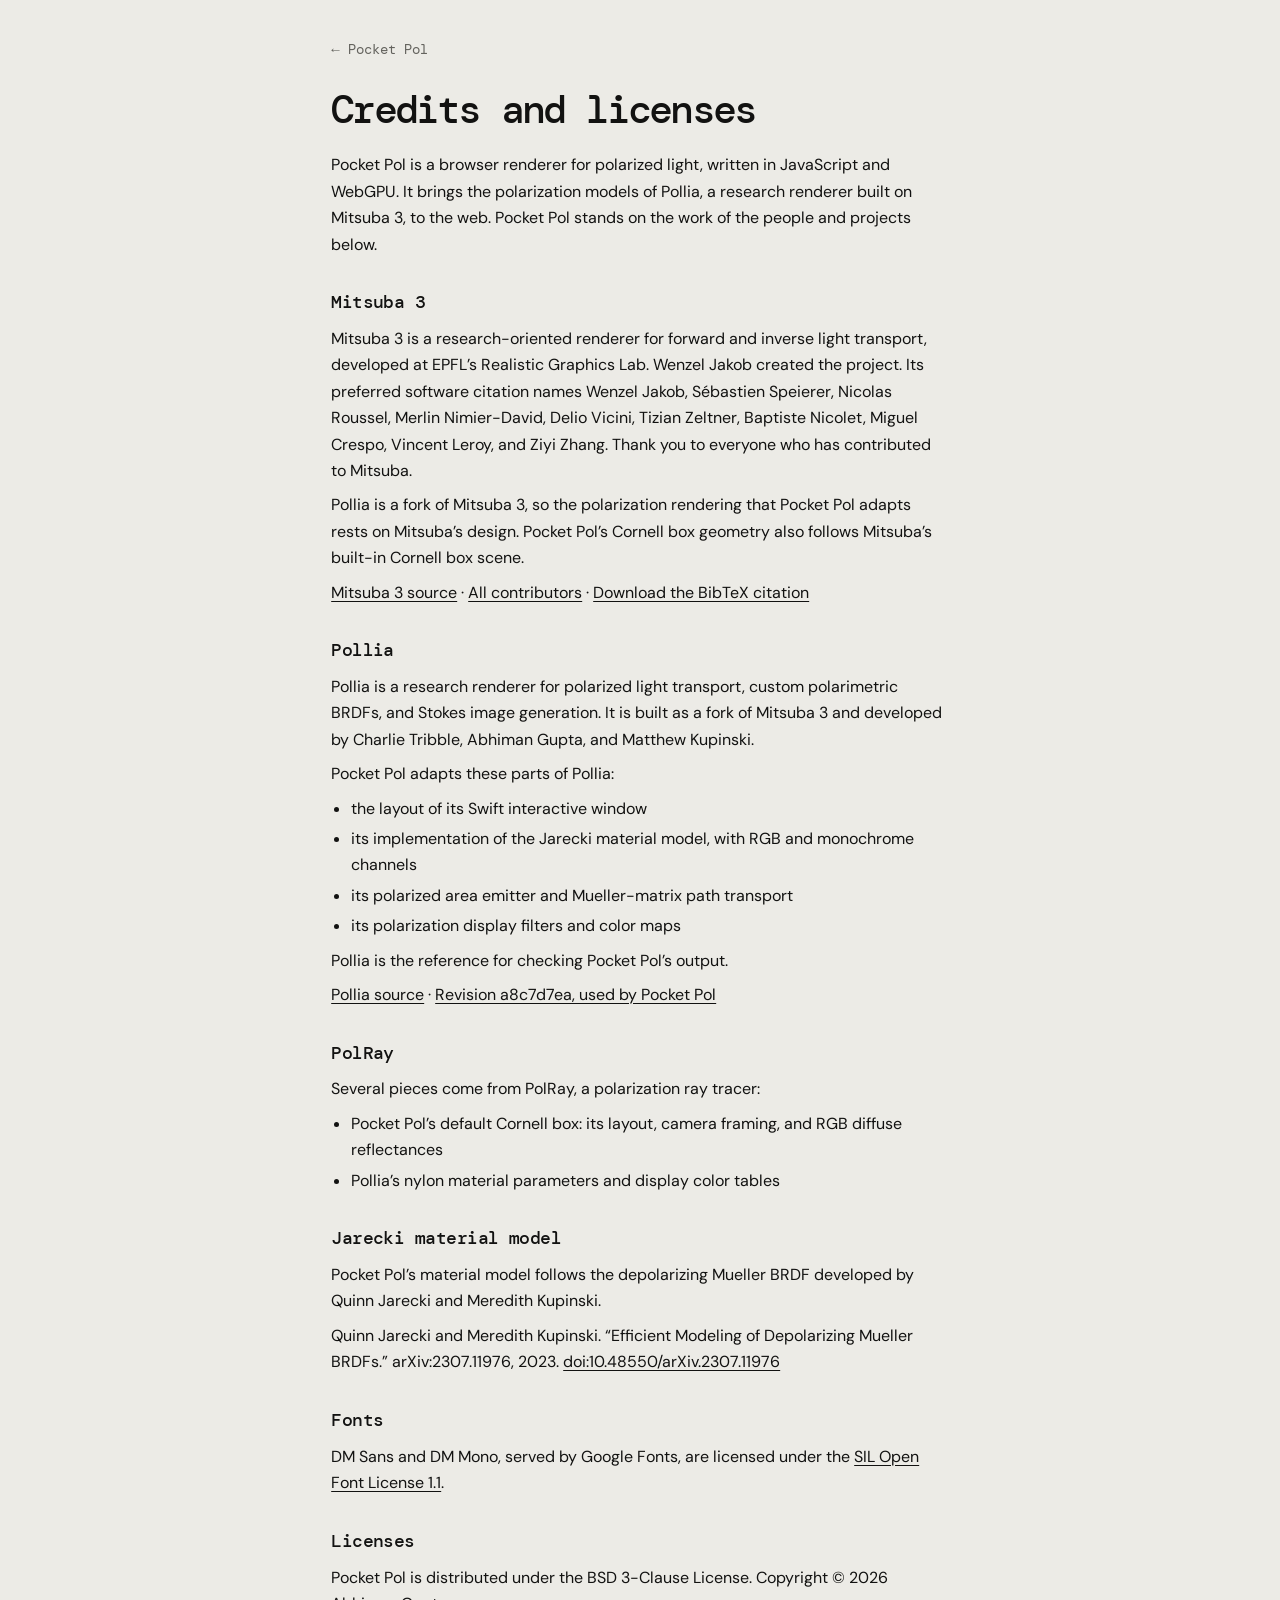
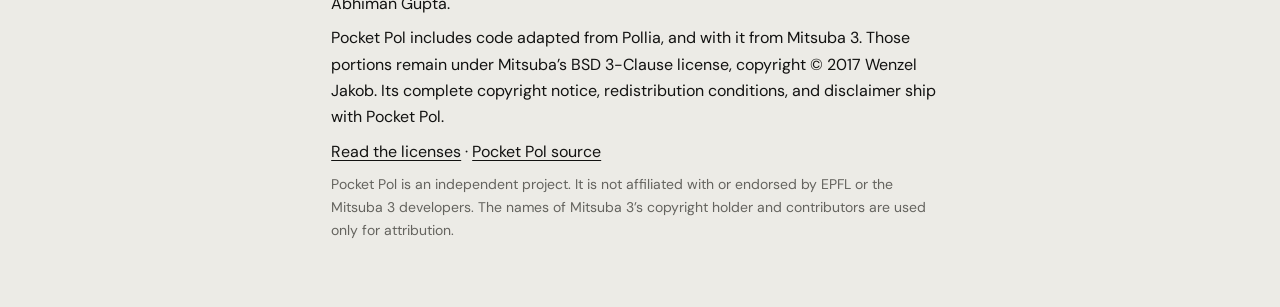
==== web/credits.html @ 435c2ebe "Put the scene name above the image" ====
<!doctype html>
<html lang="en">
<head>
  <meta charset="utf-8">
  <meta name="viewport" content="width=device-width,initial-scale=1">
  <title>Credits and licenses | Pocket Pol</title>
  <link rel="icon" type="image/png" sizes="64x64" href="./favicon-64.png">
  <link rel="apple-touch-icon" href="./apple-touch-icon.png">
  <link rel="stylesheet" href="https://fonts.googleapis.com/css2?family=DM+Mono:wght@400;500&family=DM+Sans:opsz,wght@9..40,400..700&display=swap">
  <link rel="stylesheet" href="./style.css?v=48">
</head>
<body>
  <main class="credits-page">
    <nav aria-label="Pocket Pol"><a href="./">← Pocket Pol</a></nav>
    <h1>Credits and licenses</h1>
    <p>Pocket Pol is a browser renderer for polarized light, written in JavaScript and WebGPU. It brings the polarization models of Pollia, a research renderer built on Mitsuba&nbsp;3, to the web. Pocket Pol stands on the work of the people and projects below.</p>

    <h2>Mitsuba 3</h2>
    <p>Mitsuba&nbsp;3 is a research-oriented renderer for forward and inverse light transport, developed at EPFL’s Realistic Graphics Lab. Wenzel Jakob created the project. Its preferred software citation names Wenzel Jakob, Sébastien Speierer, Nicolas Roussel, Merlin Nimier-David, Delio Vicini, Tizian Zeltner, Baptiste Nicolet, Miguel Crespo, Vincent Leroy, and Ziyi Zhang. Thank you to everyone who has contributed to Mitsuba.</p>
    <p>Pollia is a fork of Mitsuba&nbsp;3, so the polarization rendering that Pocket Pol adapts rests on Mitsuba’s design. Pocket Pol’s Cornell box geometry also follows Mitsuba’s built-in Cornell box scene.</p>
    <p><a href="https://github.com/mitsuba-renderer/mitsuba3">Mitsuba 3 source</a> · <a href="https://github.com/mitsuba-renderer/mitsuba3/graphs/contributors">All contributors</a> · <a href="./mitsuba3.bib" download>Download the BibTeX citation</a></p>

    <h2>Pollia</h2>
    <p>Pollia is a research renderer for polarized light transport, custom polarimetric BRDFs, and Stokes image generation. It is built as a fork of Mitsuba&nbsp;3 and developed by Charlie Tribble, Abhiman Gupta, and Matthew Kupinski.</p>
    <p>Pocket Pol adapts these parts of Pollia:</p>
    <ul>
      <li>the layout of its Swift interactive window</li>
      <li>its implementation of the Jarecki material model, with RGB and monochrome channels</li>
      <li>its polarized area emitter and Mueller-matrix path transport</li>
      <li>its polarization display filters and color maps</li>
    </ul>
    <p>Pollia is the reference for checking Pocket Pol’s output.</p>
    <p><a href="https://github.com/cmtribble3/pollia">Pollia source</a> · <a href="https://github.com/cmtribble3/pollia/tree/a8c7d7eaa55c20473a20f63de5986fc7f29e77d7">Revision a8c7d7ea, used by Pocket Pol</a></p>

    <h2>PolRay</h2>
    <p>Several pieces come from PolRay, a polarization ray tracer:</p>
    <ul>
      <li>Pocket Pol’s default Cornell box: its layout, camera framing, and RGB diffuse reflectances</li>
      <li>Pollia’s nylon material parameters and display color tables</li>
    </ul>

    <h2>Jarecki material model</h2>
    <p>Pocket Pol’s material model follows the depolarizing Mueller BRDF developed by Quinn Jarecki and Meredith Kupinski.</p>
    <p>Quinn Jarecki and Meredith Kupinski. “Efficient Modeling of Depolarizing Mueller BRDFs.” arXiv:2307.11976, 2023. <a href="https://doi.org/10.48550/arXiv.2307.11976">doi:10.48550/arXiv.2307.11976</a></p>

    <h2>Fonts</h2>
    <p>DM Sans and DM Mono, served by Google Fonts, are licensed under the <a href="https://openfontlicense.org/">SIL Open Font License 1.1</a>.</p>

    <h2>Licenses</h2>
    <p>Pocket Pol is distributed under the BSD 3-Clause License. Copyright © 2026 Abhiman Gupta.</p>
    <p>Pocket Pol includes code adapted from Pollia, and with it from Mitsuba&nbsp;3. Those portions remain under Mitsuba’s BSD 3-Clause license, copyright © 2017 Wenzel Jakob. Its complete copyright notice, redistribution conditions, and disclaimer ship with Pocket Pol.</p>
    <p><a href="./LICENSE">Read the licenses</a> · <a href="https://github.com/abhiman-gupta/pocket-pol">Pocket Pol source</a></p>
    <p class="note">Pocket Pol is an independent project. It is not affiliated with or endorsed by EPFL or the Mitsuba&nbsp;3 developers. The names of Mitsuba&nbsp;3’s copyright holder and contributors are used only for attribution.</p>
  </main>
</body>
</html>
---- web/style.css ----
/* Palette and type follow abhimangupta.com: warm paper, ink, DM Mono display, DM Sans text. */
:root {
  color-scheme: light;
  --paper: #ecebe6;
  --paper-2: #e1e0da;
  --mat: #f8f7f3;
  --ink: #121211;
  --muted: #64635e;
  --faint: #8d8b84;
  --line: #cfcdc6;
  --track: #cfcdc6;
  --focus: #121211;
  --stage: #0b0b0a;
  --error: #9b2c1f;
  --error-bg: #f3e4df;
  --ok: #4f7a52;
  --busy: #b07d1c;
  --display: "DM Mono", ui-monospace, Menlo, monospace;
  --sans: "DM Sans", "Helvetica Neue", Arial, sans-serif;
  --d-track: -.07em;
  --d-track-sm: -.03em;
  --ease: cubic-bezier(.22, 1, .36, 1);
  --gutter: clamp(16px, 4vw, 56px);
  font: 16px/1.55 var(--sans);
  color: var(--ink);
  background: var(--paper);
  accent-color: var(--ink);
}

* { box-sizing: border-box; }
[hidden] { display: none !important; }
html { -webkit-text-size-adjust: 100%; }
body { margin: 0; min-height: 100dvh; background: var(--paper); }
h1, h2, h3, dl, dd, p { margin: 0; }
::selection { background: var(--ink); color: var(--paper); }
.visually-hidden {
  position: absolute;
  overflow: hidden;
  width: 1px;
  height: 1px;
  padding: 0;
  clip-path: inset(50%);
  white-space: nowrap;
}

/* Page */
.window {
  display: grid;
  grid-template-columns: minmax(0, clamp(300px, calc(100dvh - var(--chrome, 300px)), 860px)) clamp(340px, 30vw, 440px);
  grid-template-areas: "header header" "viewer sidebar";
  justify-content: center;
  align-items: start;
  gap: clamp(20px, 2.6vw, 36px) clamp(20px, 2.6vw, 40px);
  max-width: 1720px;
  margin-inline: auto;
  padding: clamp(20px, 3vw, 44px) var(--gutter) 12px;
}
.page-header { grid-area: header; text-align: center; }
.page-title {
  font-family: var(--display);
  font-size: clamp(2.25rem, 5vw, 3.5rem);
  font-weight: 500;
  line-height: 1;
  letter-spacing: var(--d-track);
}
.page-subtitle {
  margin-top: 10px;
  color: var(--muted);
  font-size: clamp(.9375rem, 1.5vw, 1.125rem);
  text-wrap: balance;
}
.page-credit { margin-top: 6px; color: var(--muted); font-size: .875rem; }
.page-credit a { color: inherit; text-decoration: underline; text-underline-offset: .2em; }
.page-credit a:hover { color: var(--ink); }
.scene-name {
  margin: 0 0 10px;
  text-align: center;
  font-family: var(--display);
  font-size: clamp(1.125rem, 2vw, 1.375rem);
  font-weight: 500;
  letter-spacing: var(--d-track-sm);
}
.page-footer {
  padding: 8px var(--gutter) calc(28px + env(safe-area-inset-bottom));
  text-align: center;
  font-size: .8125rem;
}
.page-footer a { color: var(--muted); text-underline-offset: .2em; }
.page-footer a:hover { color: var(--ink); }

/* Viewer */
.viewer { grid-area: viewer; min-width: 0; font-size: .875rem; }
#stage {
  position: relative;
  aspect-ratio: 1;
  overflow: hidden;
  background: var(--stage);
  touch-action: none;
  cursor: grab;
  user-select: none;
  -webkit-user-select: none;
  -webkit-touch-callout: none;
}
#stage:focus-visible { outline: 1px solid var(--ink); outline-offset: 4px; }
#stage.orbiting { cursor: grabbing; }
#image {
  display: block;
  width: 100%;
  height: 100%;
  background: var(--stage);
}
#stage.preview #image { image-rendering: pixelated; }
.stage-message {
  position: absolute;
  inset: 0;
  display: grid;
  place-content: center;
  justify-items: center;
  gap: 12px;
  color: rgb(255 255 255 / 75%);
  font-family: var(--display);
  font-size: .8125rem;
  pointer-events: none;
}
.spinner {
  width: 20px;
  height: 20px;
  border: 1.5px solid rgb(255 255 255 / 18%);
  border-top-color: rgb(255 255 255 / 80%);
  border-radius: 50%;
  animation: spin .9s linear infinite;
}
.stage-message.failed .spinner { display: none; }
@keyframes spin { to { transform: rotate(1turn); } }

#progress {
  position: absolute;
  inset-inline: 0;
  inset-block-end: 0;
  display: block;
  width: 100%;
  height: 2px;
  border: 0;
  appearance: none;
  background: rgb(255 255 255 / 10%);
  opacity: 0;
  transition: opacity .25s;
  pointer-events: none;
}
#progress.active { opacity: 1; }
#progress::-webkit-progress-bar { background: rgb(255 255 255 / 10%); }
#progress::-webkit-progress-value { background: var(--paper); transition: width .2s; }
#progress::-moz-progress-bar { background: var(--paper); }

/* Colorbar sits outside the image like a figure legend. */
.figure {
  display: grid;
  grid-template-columns: minmax(0, 1fr) auto;
  gap: 12px;
}
.colorbar {
  display: grid;
  grid-template-columns: 12px auto 14px;
  gap: 6px;
  min-width: 0;
  padding-block: 2px;
  color: var(--muted);
  font-family: var(--display);
  font-size: .75rem;
  line-height: 1;
  transition: opacity .15s;
}
.colorbar.off { visibility: hidden; opacity: 0; }
#barGradient { box-shadow: inset 0 0 0 1px rgb(0 0 0 / 12%); }
.bar-ticks { position: relative; min-width: 3em; }
.bar-ticks output {
  position: absolute;
  left: 0;
  bottom: var(--at);
  padding-left: 6px;
  transform: translateY(50%);
  font-variant-numeric: tabular-nums;
  white-space: nowrap;
}
.bar-ticks sup { font-size: .75em; line-height: 0; }
.bar-ticks output::before {
  content: "";
  position: absolute;
  left: -6px;
  top: 50%;
  width: 7px;
  border-top: 1px solid var(--faint);
}
.bar-title {
  align-self: center;
  justify-self: center;
  writing-mode: vertical-rl;
  transform: rotate(180deg);
  color: var(--ink);
  font-family: var(--sans);
  font-weight: 600;
  white-space: nowrap;
}

.viewer-footer {
  display: grid;
  grid-template-columns: 1fr 1fr;
  align-items: center;
  gap: 12px;
  min-height: 56px;
  padding-top: 12px;
}
#exportOpen, #reset { display: inline-flex; align-items: center; gap: 7px; white-space: nowrap; }
#exportOpen { justify-self: start; }
#reset { justify-self: end; }
.export-badge {
  padding: 1px 7px;
  border-radius: 99px;
  background: var(--paper-2);
  color: var(--muted);
  font-family: var(--display);
  font-size: .6875rem;
  font-weight: 500;
}
.export-badge.ready { background: var(--ink); color: var(--paper); }

/* Channel switch in the image's top-right corner. */
.view-corner {
  position: absolute;
  inset-block-start: 10px;
  inset-inline-end: 10px;
  display: flex;
  align-items: center;
  gap: 6px;
  pointer-events: none;
}
.view-switch {
  pointer-events: auto;
  display: flex;
  border: 1px solid rgb(255 255 255 / 22%);
  background: rgb(11 11 10 / 62%);
  -webkit-backdrop-filter: blur(6px);
  backdrop-filter: blur(6px);
  cursor: default;
}
.view-switch label { position: relative; cursor: pointer; }
.view-switch label + label { border-left: 1px solid rgb(255 255 255 / 16%); }
.view-switch input { position: absolute; inset: 0; margin: 0; opacity: 0; cursor: pointer; }
.view-switch span {
  display: flex;
  align-items: center;
  justify-content: center;
  gap: 5px;
  min-width: 34px;
  min-height: 30px;
  padding: 0 8px;
  color: rgb(255 255 255 / 70%);
  font-family: var(--display);
  font-size: .75rem;
  font-weight: 500;
  transition: background-color .15s, color .15s;
}
:is(.view-switch, .channel-switch) :is(span.red, span.green, span.blue)::before {
  content: "";
  width: 6px;
  height: 6px;
  border-radius: 50%;
}
:is(.view-switch, .channel-switch) span.red::before { background: #e5534b; }
:is(.view-switch, .channel-switch) span.green::before { background: #57ab5a; }
:is(.view-switch, .channel-switch) span.blue::before { background: #539bf5; }
.view-switch label:hover span { color: #fff; }
.view-switch input:checked + span { background: var(--paper); color: var(--ink); }
.view-switch input:focus-visible + span { outline: 1px solid #fff; outline-offset: -3px; }

/* Channel hint: points at the channel switch on load, like the orbit hint. */
.channel-hint {
  display: flex;
  align-items: center;
  gap: 4px;
  color: #fff;
  font-family: var(--display);
  font-size: .75rem;
  white-space: nowrap;
  pointer-events: none;
  transition: opacity .6s var(--ease), visibility .6s;
}
.channel-hint span { padding: 4px 9px; border: 1px solid rgb(255 255 255 / 35%); background: rgb(11 11 10 / 60%); }
.channel-hint svg {
  width: 24px;
  height: 24px;
  fill: none;
  stroke: currentColor;
  stroke-width: 2;
  stroke-linecap: round;
  stroke-linejoin: round;
  filter: drop-shadow(0 0 3px rgb(0 0 0 / 60%));
  animation: nudge-x 1.6s var(--ease) infinite alternate;
}
.channel-hint.gone { opacity: 0; visibility: hidden; }

/* Orbit hint: four arrows around "Drag to orbit", shown over the image on load. */
.orbit-overlay {
  position: absolute;
  inset: 0;
  display: grid;
  grid-template: "a up b" auto "left label right" auto "c down d" auto / auto auto auto;
  place-content: center;
  place-items: center;
  gap: 6px 10px;
  color: #fff;
  background: radial-gradient(circle at center, rgb(0 0 0 / 45%), transparent 42%);
  pointer-events: none;
  transition: opacity .6s var(--ease), visibility .6s;
}
.orbit-overlay.gone, #stage:has(.stage-message:not([hidden])) :is(.orbit-overlay, .channel-hint) { opacity: 0; visibility: hidden; }
.orbit-label {
  grid-area: label;
  padding: 6px 12px;
  border: 1px solid rgb(255 255 255 / 35%);
  background: rgb(11 11 10 / 55%);
  font-family: var(--display);
  font-size: .8125rem;
  letter-spacing: .04em;
  white-space: nowrap;
}
.orbit-arrow { width: 28px; height: 28px; fill: none; stroke: currentColor; stroke-width: 2; stroke-linecap: round; stroke-linejoin: round; filter: drop-shadow(0 0 3px rgb(0 0 0 / 60%)); }
.orbit-arrow.up { grid-area: up; animation: nudge-y 1.6s var(--ease) infinite alternate; }
.orbit-arrow.down { grid-area: down; animation: nudge-y 1.6s var(--ease) infinite alternate-reverse; }
.orbit-arrow.left { grid-area: left; animation: nudge-x 1.6s var(--ease) infinite alternate; }
.orbit-arrow.right { grid-area: right; animation: nudge-x 1.6s var(--ease) infinite alternate-reverse; }
@keyframes nudge-y { from { transform: translateY(-3px); } to { transform: translateY(3px); } }
@keyframes nudge-x { from { transform: translateX(-3px); } to { transform: translateX(3px); } }

/* Sidebar */
.sidebar {
  grid-area: sidebar;
  display: grid;
  gap: 12px;
  min-width: 0;
  font-size: .875rem;
}
@media (min-width: 821px) {
  .sidebar { position: sticky; top: 16px; max-height: calc(100dvh - 32px); overflow-y: auto; scrollbar-width: thin; }
}
.card { border: 1px solid var(--line); background: var(--mat); }
.panel-switch {
  display: grid;
  grid-template-columns: repeat(2, minmax(0, 1fr));
  border-bottom: 1px solid var(--line);
}
.panel-switch button {
  min-height: 44px;
  border: 0;
  border-bottom: 1px solid transparent;
  margin-bottom: -1px;
  background: transparent;
  color: var(--muted);
  font-size: .75rem;
  font-weight: 600;
  letter-spacing: .12em;
  text-transform: uppercase;
}
.panel-switch button:hover:enabled { background: transparent; color: var(--ink); }
.panel-switch button[aria-selected="true"] { border-bottom-color: var(--ink); color: var(--ink); }
.settings-panel { padding: 16px 18px 18px; }
.light-panel, .filter-panel, .estimate-panel { padding: 16px 18px 18px; }
.light-panel .row:last-of-type { margin-bottom: 0; }
fieldset { min-width: 0; margin: 0; padding: 0; border: 0; }
.panel-fields > legend, .section-head {
  display: flex;
  align-items: center;
  justify-content: space-between;
  gap: 8px;
  width: 100%;
  margin: 0 0 8px;
  padding: 0;
}
.panel-fields > legend > span:first-child, .section-head h2 {
  font-family: var(--display);
  font-size: 1.0625rem;
  font-weight: 500;
  letter-spacing: var(--d-track-sm);
}
.tag {
  padding: 1px 8px;
  border: 1px solid var(--line);
  border-radius: 99px;
  color: var(--muted);
  font-size: .625rem;
  font-weight: 600;
  letter-spacing: .12em;
  text-transform: uppercase;
  white-space: nowrap;
}
.tag.live::before {
  content: "";
  display: inline-block;
  width: 6px;
  height: 6px;
  margin-right: 5px;
  border-radius: 50%;
  background: var(--ok);
  vertical-align: 1px;
}
.subsection { margin-top: 14px; padding-top: 12px; border-top: 1px solid var(--line); }
.subsection h3 { color: var(--muted); font-size: .6875rem; font-weight: 600; letter-spacing: .12em; text-transform: uppercase; }

.row {
  display: flex;
  align-items: center;
  justify-content: space-between;
  gap: 10px;
  margin: 10px 0;
  white-space: nowrap;
}
select, button, input[type="number"] {
  min-height: 38px;
  padding: 5px 10px;
  border: 1px solid var(--line);
  border-radius: 0;
  background-color: var(--paper);
  color: inherit;
  font: inherit;
}
select {
  appearance: none;
  width: min(60%, 200px);
  min-width: 0;
  padding-right: 28px;
  text-overflow: ellipsis;
  background-image: linear-gradient(45deg, transparent 50%, var(--muted) 50%),
    linear-gradient(135deg, var(--muted) 50%, transparent 50%);
  background-position: right 14px center, right 10px center;
  background-size: 4px 4px;
  background-repeat: no-repeat;
  cursor: pointer;
}
select:hover:enabled, input[type="number"]:hover:enabled { border-color: var(--muted); }
input[type="number"] { width: 84px; min-width: 0; font-variant-numeric: tabular-nums; text-align: right; }
input[type="number"].invalid { border-color: var(--error); background-color: var(--error-bg); }
button { cursor: pointer; font-weight: 600; transition: background-color .15s, border-color .15s, color .15s; }
button:hover:enabled { background-color: var(--paper-2); border-color: var(--muted); }
button:disabled, input:disabled, select:disabled { cursor: not-allowed; opacity: .45; }
.primary {
  border-color: var(--ink);
  background-color: var(--ink);
  color: var(--paper);
  font-size: .8125rem !important;
  letter-spacing: .12em;
  text-transform: uppercase;
}
.primary:hover:enabled { border-color: #2c2c2a; background-color: #2c2c2a; }
.primary.stop { border-color: var(--ink); background-color: transparent; color: var(--ink); }
.primary.stop:hover:enabled { background-color: var(--paper-2); }
:focus-visible { outline: 1px solid var(--focus); outline-offset: 2px; }

/* Segmented control */
.segmented {
  display: inline-grid;
  grid-auto-columns: 1fr;
  grid-auto-flow: column;
  width: min(60%, 200px);
  border: 1px solid var(--line);
  background: var(--paper);
}
.segmented label { position: relative; cursor: pointer; }
.segmented label + label { border-left: 1px solid var(--line); }
.segmented input { position: absolute; inset: 0; margin: 0; opacity: 0; cursor: pointer; }
.segmented span {
  display: block;
  padding: 7px 8px;
  color: var(--muted);
  font-weight: 600;
  text-align: center;
  transition: background-color .15s, color .15s;
}
.segmented label:hover span { color: var(--ink); }
.segmented input:checked + span { background: var(--ink); color: var(--paper); }
.segmented input:focus-visible + span { outline: 1px solid var(--focus); outline-offset: 2px; }

/* Toggles */
.toggle input[type="checkbox"] {
  appearance: none;
  position: relative;
  flex: none;
  width: 34px;
  height: 20px;
  margin: 0;
  border-radius: 99px;
  background: var(--track);
  cursor: pointer;
  transition: background-color .15s;
}
.toggle input[type="checkbox"]::after {
  content: "";
  position: absolute;
  inset-block-start: 2px;
  inset-inline-start: 2px;
  width: 16px;
  height: 16px;
  border-radius: 50%;
  background: var(--mat);
  transition: transform .2s var(--ease);
}
.toggle input[type="checkbox"]:checked { background: var(--ink); }
.toggle input[type="checkbox"]:checked::after { transform: translateX(14px); }
.toggle input[type="checkbox"]:disabled { opacity: .4; cursor: not-allowed; }
.range input { flex: 1; width: 0; }
.range-dash { color: var(--faint); }

details { margin-top: 14px; padding-top: 12px; border-top: 1px solid var(--line); }
summary { cursor: pointer; color: var(--muted); }
summary:hover { color: var(--ink); }
details dl { margin-top: 9px; }
details dl .row { margin: 4px 0; white-space: normal; align-items: baseline; }
details dd { text-align: right; }

/* Sliders */
.slider { display: block; margin-top: 12px; }
.slider .row { margin: 0; }
.slider input {
  appearance: none;
  display: block;
  width: 100%;
  min-height: 24px;
  margin: 2px 0 0;
  background: transparent;
  cursor: pointer;
  --from: 0%;
  --to: 0%;
}
.slider input:disabled { cursor: not-allowed; }
.slider input::-webkit-slider-runnable-track {
  height: 2px;
  background: linear-gradient(to right, var(--track) var(--from), var(--ink) var(--from) var(--to), var(--track) var(--to));
}
.slider input::-webkit-slider-thumb {
  appearance: none;
  width: 16px;
  height: 16px;
  margin-top: -7px;
  border: 1px solid var(--ink);
  border-radius: 50%;
  background: var(--mat);
  transition: transform .15s var(--ease);
}
.slider input:active::-webkit-slider-thumb { transform: scale(1.15); }
.slider input::-moz-range-track {
  height: 2px;
  background: linear-gradient(to right, var(--track) var(--from), var(--ink) var(--from) var(--to), var(--track) var(--to));
}
.slider input::-moz-range-thumb {
  box-sizing: border-box;
  width: 16px;
  height: 16px;
  border: 1px solid var(--ink);
  border-radius: 50%;
  background: var(--mat);
}
.slider output, dd { font-family: var(--display); font-variant-numeric: tabular-nums; }
.slider output { color: var(--ink); font-size: .8125rem; }
dt, .hint { color: var(--muted); }
.hint { margin: 10px 0; font-size: .8125rem; }
.hint.error { color: var(--error); }

.filter-panel select { width: 100%; font-weight: 600; }
.adjustments { padding: 16px 18px 10px; }
.adjustments .range { width: min(60%, 200px); }
.distance-control { margin-top: 4px; }
.distance-control .slider { margin-top: 6px; }
.stack { display: grid; gap: 4px; margin: 10px 0; font-size: .8125rem; }
.stack select { width: 100%; font-weight: 400; }
.range { display: flex; align-items: center; gap: 6px; }
.view-hint { margin: 10px 0 0; color: var(--muted); font-size: .8125rem; }

/* Light Source and Filter sit side by side on wider screens and stack on phones. */
.source-filter { display: grid; grid-template-columns: repeat(2, minmax(0, 1fr)); gap: 12px; align-items: start; }
.source-filter .card { padding: 14px 12px 16px; }
/* When the sidebar is wide enough, give the light sliders room for their labels and values on one line
   without cutting off the filter name. */
.sidebar { container-type: inline-size; }
@container (min-width: 360px) {
  .source-filter { grid-template-columns: minmax(0, 1.2fr) minmax(0, 1fr); }
}
.source-filter select { width: 100%; font-weight: 600; }
.source-filter .slider .row { align-items: baseline; white-space: normal; line-height: 1.3; gap: 6px; font-size: .75rem; }
.source-filter .slider output { font-size: .75rem; }

/* Analyzer slider */
.analyzer .slider { margin-top: 14px; }

/* Render panel */
.spp-presets { display: grid; grid-template-columns: repeat(3, 1fr); border: 1px solid var(--line); background: var(--paper); }
.spp-presets button {
  min-height: 32px;
  padding: 2px 6px;
  border: 0;
  color: var(--muted);
  font-family: var(--display);
  font-size: .8125rem;
}
.spp-presets button + button { border-left: 1px solid var(--line); }
.spp-presets button:hover:enabled { border-color: var(--line); color: var(--ink); }
.spp-presets button[aria-pressed="true"] { background: var(--ink); color: var(--paper); }
.render-state { display: inline-flex; align-items: baseline; gap: 10px; min-width: 0; }
.render-text { color: var(--muted); font-family: var(--display); font-size: .75rem; white-space: nowrap; }
.link-button {
  min-height: 0;
  padding: 0;
  border: 0;
  background: none;
  color: var(--ink);
  font-size: .75rem;
  text-decoration: underline;
  text-underline-offset: .2em;
}
.link-button:hover:enabled { background: none; color: var(--muted); }

/* Max depth stepper */
.stepper { display: inline-grid; grid-template-columns: 38px 46px 38px; border: 1px solid var(--line); background: var(--paper); }
.stepper button { min-height: 36px; padding: 0; border: 0; font-size: 1.125rem; font-weight: 500; line-height: 1; }
.stepper output {
  display: grid;
  place-items: center;
  border-inline: 1px solid var(--line);
  font-family: var(--display);
  font-variant-numeric: tabular-nums;
}

/* Log scale switch and DoP suggestion in the Filter card */
.log-control { margin-top: 12px; padding-top: 2px; border-top: 1px solid var(--line); }
.log-control .row { margin-bottom: 0; font-size: .8125rem; }
.log-suggestion {
  margin-top: 10px;
  padding: 7px 9px;
  border-left: 2px solid var(--busy);
  background: var(--paper);
  font-size: .75rem;
  line-height: 1.45;
}

/* Export window */
.export-window {
  width: min(880px, calc(100vw - 32px));
  max-height: calc(100dvh - 32px);
  padding: 0;
  border: 1px solid var(--ink);
  background: var(--mat);
  color: var(--ink);
  font-size: .875rem;
}
.export-window::backdrop { background: rgb(18 18 17 / 45%); }
.window-bar {
  display: flex;
  align-items: center;
  justify-content: space-between;
  padding: 6px 6px 6px 18px;
  border-bottom: 1px solid var(--line);
  background: var(--paper);
}
.window-bar h2 { font-family: var(--display); font-size: 1.0625rem; font-weight: 500; letter-spacing: var(--d-track-sm); }
.window-close { display: grid; place-items: center; width: 38px; padding: 0; border-color: transparent; background: transparent; }
.export-body { display: grid; grid-template-columns: minmax(0, 1fr) minmax(0, 1fr); gap: 20px; padding: 18px; }
.export-preview { position: relative; align-self: start; aspect-ratio: 1; background: var(--stage); }
.export-preview canvas { display: block; width: 100%; height: 100%; }
.export-empty {
  position: absolute;
  inset: 0;
  display: grid;
  place-items: center;
  padding: 24px;
  color: rgb(255 255 255 / 60%);
  font-family: var(--display);
  font-size: .8125rem;
  text-align: center;
}
#exportProgress {
  position: absolute;
  inset-inline: 0;
  inset-block-end: 0;
  width: 100%;
  height: 3px;
  border: 0;
  appearance: none;
  background: rgb(255 255 255 / 10%);
  opacity: 0;
  transition: opacity .25s;
}
#exportProgress.active { opacity: 1; }
#exportProgress::-webkit-progress-bar { background: rgb(255 255 255 / 10%); }
#exportProgress::-webkit-progress-value { background: var(--paper); transition: width .2s; }
#exportProgress::-moz-progress-bar { background: var(--paper); }
.export-settings .hint:first-child { margin-top: 0; }
.export-summary { margin: 12px 0; padding: 8px 0; border-block: 1px solid var(--line); }
.export-summary .row { margin: 4px 0; align-items: baseline; white-space: normal; font-size: .8125rem; }
.export-summary dd { text-align: right; font-size: .75rem; }
.export-status { min-height: 1.4em; font-size: .8125rem; }
.export-actions { display: grid; margin-top: 12px; }
.export-actions button { min-height: 46px; }
.export-downloads { display: grid; gap: 8px; margin-top: 14px; padding-top: 14px; border-top: 1px solid var(--line); }
.export-downloads .hint { margin: 2px 0 0; font-size: .75rem; }
.error-box {
  margin-top: 12px;
  padding: 9px 11px;
  background: var(--error-bg);
  color: var(--error);
  font-size: .8125rem;
}

/* Credits */
.credits-page { max-width: 720px; margin: 0 auto; padding: 36px var(--gutter) 56px; line-height: 1.65; }
.credits-page nav a { color: var(--muted); font-family: var(--display); font-size: .875rem; text-decoration: none; }
.credits-page nav a:hover { color: var(--ink); }
.credits-page h1 { margin: 14px 0 10px; font-family: var(--display); font-size: clamp(1.75rem, 4vw, 2.5rem); font-weight: 500; letter-spacing: var(--d-track); }
.credits-page h2 { margin: 1.9rem 0 .5rem; font-family: var(--display); font-size: 1.125rem; font-weight: 500; letter-spacing: var(--d-track-sm); }
.credits-page p { margin: .5rem 0; }
.credits-page a { color: inherit; text-underline-offset: .18em; }
.credits-page code { padding: 1px 5px; background: var(--paper-2); font-family: var(--display); font-size: .875em; }
.credits-page ul { margin: .5rem 0; padding-left: 1.25rem; }
.credits-page li { margin: .25rem 0; }
.credits-page .note { color: var(--muted); font-size: .875rem; }

/* Wider screens: the footer shares the image's column so its buttons line up with the image edges, not the colorbar's. */
@media (min-width: 541px) {
  .viewer { display: grid; grid-template-columns: minmax(0, 1fr) auto; column-gap: 12px; }
  .figure { display: contents; }
  .viewer-footer, .distance-control { grid-column: 1; }
  .scene-name { grid-column: 1 / -1; }
}

@media (max-width: 820px) {
  .window {
    grid-template-columns: minmax(0, 620px);
    grid-template-areas: "header" "viewer" "sidebar";
  }
  select, button, input[type="number"] { min-height: 44px; }
  .segmented span { padding-block: 10px; }
  .slider input { min-height: 30px; }
  .spp-presets button { min-height: 40px; }
  .stepper button { min-height: 42px; }
}
@media (max-width: 640px) {
  .export-window { width: 100vw; max-width: 100vw; height: 100dvh; max-height: 100dvh; margin: 0; border: 0; }
  .export-body { grid-template-columns: minmax(0, 1fr); padding: 14px 16px calc(20px + env(safe-area-inset-bottom)); }
  .export-preview { width: min(100%, 360px); justify-self: center; }
}
@media (max-width: 540px) {
  /* Stack Light Source and Filter on phones so neither leaves empty space beside the other
     and the slider labels and filter names fit on one line. */
  .source-filter { grid-template-columns: minmax(0, 1fr); }
  .viewer-footer { gap: 8px; }
  .view-switch span { min-width: 30px; min-height: 28px; padding: 0 6px; }
  /* Horizontal colorbar under the image keeps the render full width and centered on phones. */
  .figure { grid-template-columns: minmax(0, 1fr); gap: 10px; }
  .colorbar { grid-template-columns: none; grid-template-rows: 10px auto auto; gap: 4px; padding: 0; }
  .bar-ticks { min-width: 0; height: 1.9em; }
  .bar-ticks output { top: 0; bottom: auto; left: var(--at); padding: 7px 0 0; transform: translateX(-50%); }
  .bar-ticks output::before { left: 50%; top: -4px; width: 0; height: 7px; border-top: 0; border-left: 1px solid var(--faint); }
  .bar-title { writing-mode: horizontal-tb; transform: none; font-size: .75rem; }
  /* Only reserve room under the image when a colorbar is actually shown. */
  .colorbar.off { display: none; }
}
@media (prefers-reduced-motion: reduce) {
  *, *::before, *::after { animation-duration: .01ms !important; transition-duration: .01ms !important; }
}

/* Short desktop windows: tighten the header so the image, its buttons, and the distance slider fit without scrolling. */
@media (min-width: 821px) and (max-height: 760px) {
  .window { --chrome: 196px; padding-top: 14px; row-gap: 14px; }
  .page-title { font-size: 2.25rem; }
  .page-subtitle { margin-top: 4px; font-size: .9375rem; }
  .page-credit { margin-top: 2px; font-size: .8125rem; }
  .scene-name { margin-bottom: 8px; font-size: 1.0625rem; }
  .viewer-footer { min-height: 48px; padding-top: 8px; }
}

/* Small images: the channel hint drops under the switch and points up at it. */
#stage { container: stage / inline-size; }
@container stage (max-width: 420px) {
  /* Keep the label on one line beside the switch, above the ceiling light. */
  .channel-hint { gap: 2px; }
  .view-corner { inset-block-start: 8px; inset-inline-end: 8px; }
  .channel-hint span { padding: 3px 6px; font-size: .625rem; letter-spacing: -.01em; }
  .channel-hint svg { width: 18px; height: 18px; }
}

/* (?) help buttons and their explanation panels */
.help-button {
  display: grid;
  place-items: center;
  flex: none;
  width: 22px;
  height: 22px;
  min-height: 0;
  padding: 0;
  border: 1px solid var(--muted);
  border-radius: 50%;
  background: transparent;
  color: var(--muted);
  font-family: var(--display);
  font-size: .75rem;
  font-weight: 500;
  line-height: 1;
}
.help-button:hover:enabled { border-color: var(--ink); background: var(--ink); color: var(--paper); }
.help-window {
  width: min(460px, calc(100vw - 32px));
  max-height: min(640px, calc(100dvh - 32px));
  padding: 0;
  border: 1px solid var(--ink);
  background: var(--mat);
  color: var(--ink);
  font-size: .875rem;
}
.help-window[open] { display: flex; flex-direction: column; }
.help-window::backdrop { background: rgb(18 18 17 / 45%); }
.help-body { overflow-y: auto; overscroll-behavior: contain; padding: 16px 18px 20px; -webkit-overflow-scrolling: touch; }
.help-list { margin: 0; line-height: 1.5; }
.help-list dt { color: var(--ink); font-weight: 600; }
.help-list dd { margin: 1px 0 9px; color: var(--muted); font-family: var(--sans); text-align: left; }
.help-list dd:last-child { margin-bottom: 0; }
@media (max-width: 540px) {
  .help-window { width: calc(100vw - 24px); max-height: calc(100dvh - 48px); }
}

/* RGB | R | G | B switch inside Image Filters, mirroring the one on the image */
.channel-switch { display: grid; width: 100%; margin-bottom: 8px; }
.channel-switch span { display: flex; align-items: center; justify-content: center; gap: 5px; padding: 6px 4px; font-family: var(--display); font-size: .75rem; font-weight: 500; }
.label-help { display: inline-flex; align-items: center; gap: 8px; }
.label-help .help-button { width: 20px; height: 20px; font-size: .6875rem; }
.advanced { color: var(--muted); font-size: .8125rem; letter-spacing: 0; }
@media (min-width: 821px) {
  /* Desktop: the scene name heads the image like a figure title, aligned with its left edge. */
  .scene-name { margin-top: -4px; text-align: left; }
}
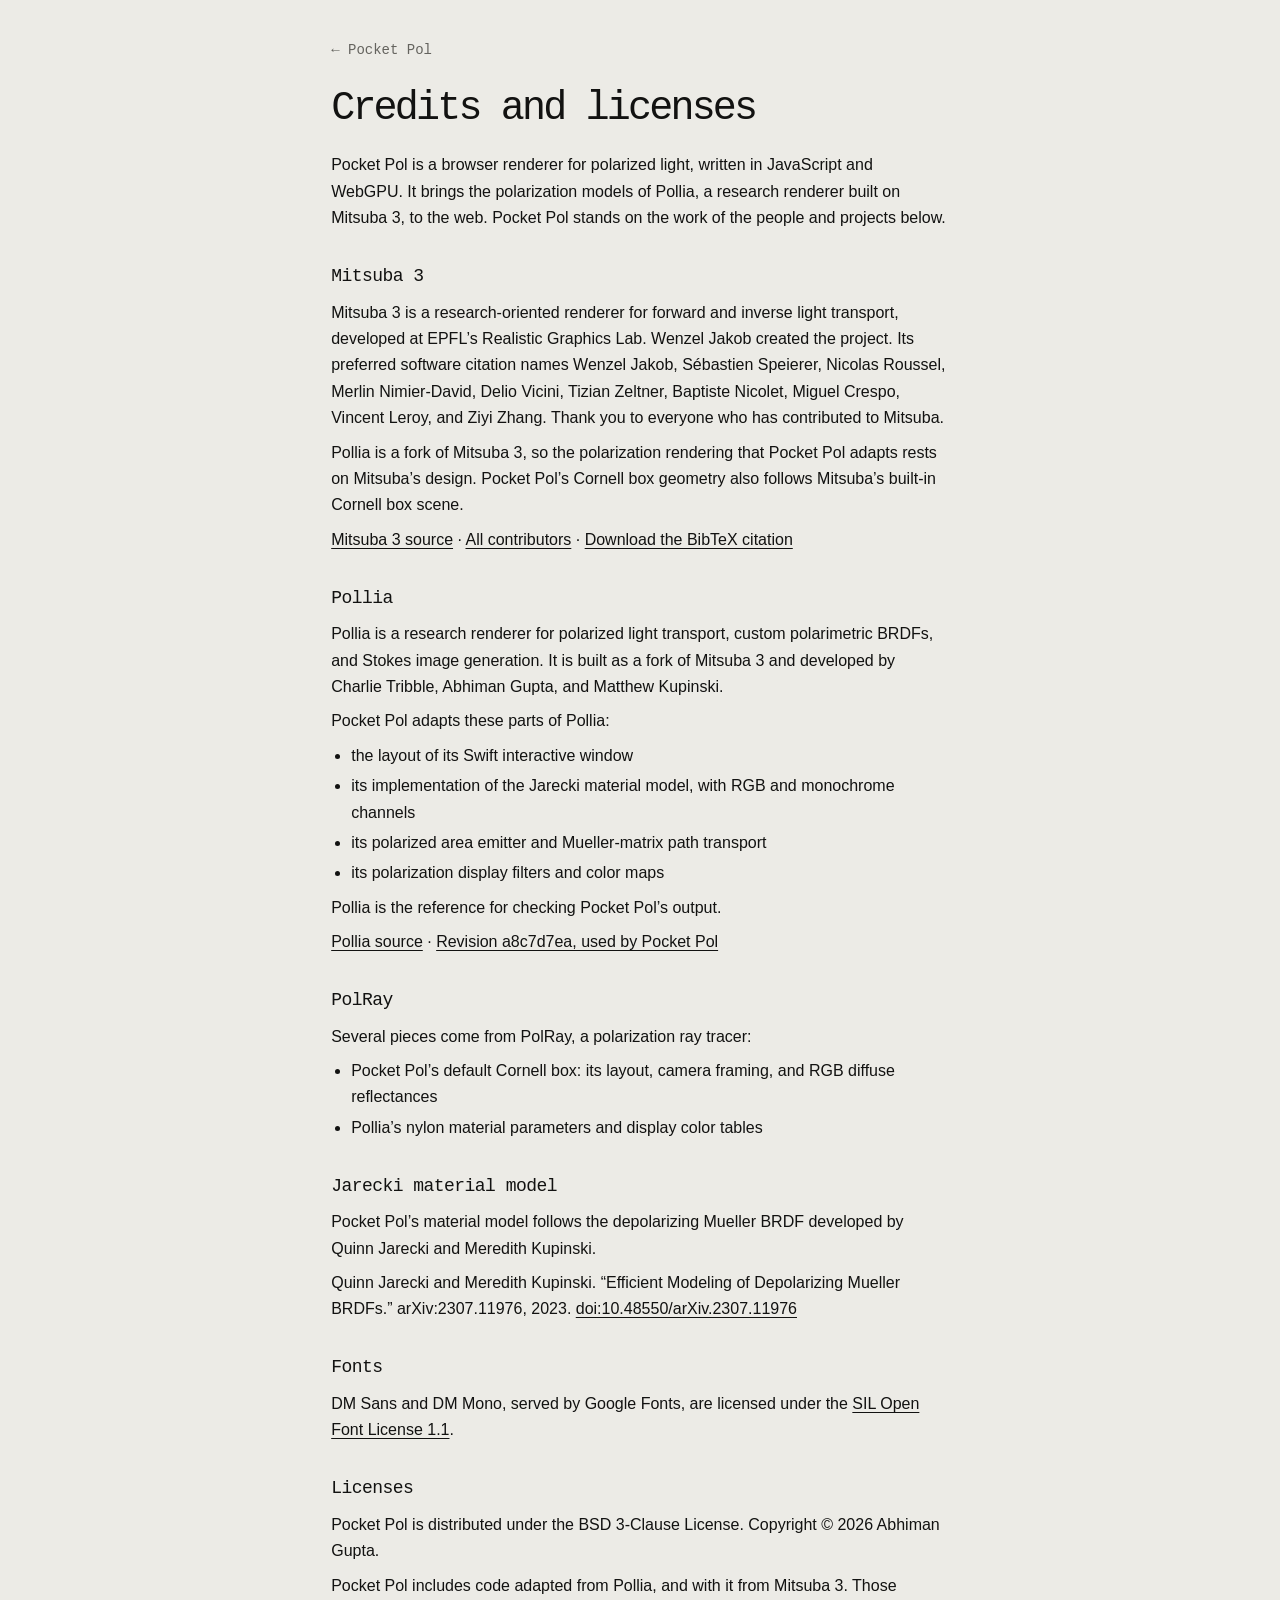
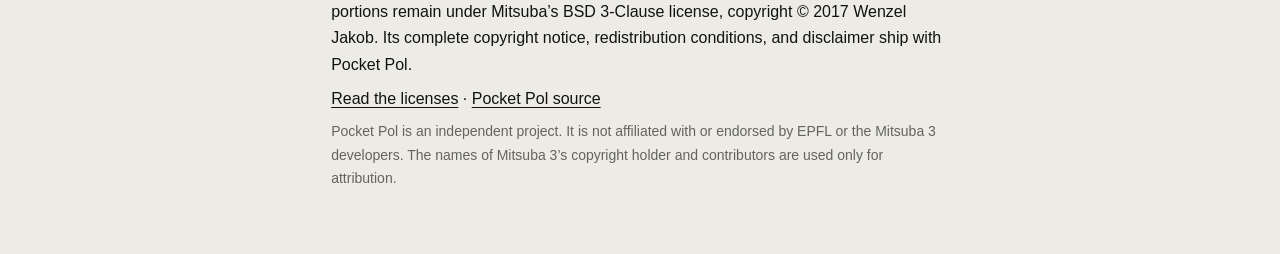
==== commit e99b32ac: "Add a Content Security Policy, build log colorbar labels without innerHTML, refresh the hosting note" ====
--- a/web/credits.html
+++ b/web/credits.html
@@ -2,12 +2,14 @@
 <html lang="en">
 <head>
   <meta charset="utf-8">
+  <meta http-equiv="Content-Security-Policy" content="default-src 'self'; script-src 'self'; worker-src 'self'; connect-src 'self'; img-src 'self' data: blob:; style-src 'self' https://fonts.googleapis.com; font-src https://fonts.gstatic.com; object-src 'none'; base-uri 'self'; form-action 'none'">
+  <meta name="referrer" content="strict-origin-when-cross-origin">
   <meta name="viewport" content="width=device-width,initial-scale=1">
   <title>Credits and licenses | Pocket Pol</title>
   <link rel="icon" type="image/png" sizes="64x64" href="./favicon-64.png">
   <link rel="apple-touch-icon" href="./apple-touch-icon.png">
   <link rel="stylesheet" href="https://fonts.googleapis.com/css2?family=DM+Mono:wght@400;500&family=DM+Sans:opsz,wght@9..40,400..700&display=swap">
-  <link rel="stylesheet" href="./style.css?v=48">
+  <link rel="stylesheet" href="./style.css?v=56">
 </head>
 <body>
   <main class="credits-page">
--- a/web/style.css
+++ b/web/style.css
@@ -46,14 +46,14 @@
 /* Page */
 .window {
   display: grid;
-  grid-template-columns: minmax(0, clamp(300px, calc(100dvh - var(--chrome, 300px)), 860px)) clamp(340px, 30vw, 440px);
+  grid-template-columns: minmax(0, clamp(300px, calc(100dvh - var(--chrome, 280px)), 860px)) clamp(340px, 30vw, 440px);
   grid-template-areas: "header header" "viewer sidebar";
   justify-content: center;
   align-items: start;
   gap: clamp(20px, 2.6vw, 36px) clamp(20px, 2.6vw, 40px);
   max-width: 1720px;
   margin-inline: auto;
-  padding: clamp(20px, 3vw, 44px) var(--gutter) 12px;
+  padding: clamp(12px, 1.6vw, 24px) var(--gutter) 12px;
 }
 .page-header { grid-area: header; text-align: center; }
 .page-title {
@@ -69,14 +69,16 @@
   font-size: clamp(.9375rem, 1.5vw, 1.125rem);
   text-wrap: balance;
 }
-.page-credit { margin-top: 6px; color: var(--muted); font-size: .875rem; }
+.page-credit { white-space: nowrap; }
 .page-credit a { color: inherit; text-decoration: underline; text-underline-offset: .2em; }
 .page-credit a:hover { color: var(--ink); }
+.window { --scene-size: clamp(1.125rem, 2vw, 1.375rem); --scene-gap: 10px; }
 .scene-name {
-  margin: 0 0 10px;
+  margin: 0 0 var(--scene-gap);
   text-align: center;
   font-family: var(--display);
-  font-size: clamp(1.125rem, 2vw, 1.375rem);
+  font-size: var(--scene-size);
+  line-height: 1.3;
   font-weight: 500;
   letter-spacing: var(--d-track-sm);
 }
@@ -109,7 +111,8 @@
   height: 100%;
   background: var(--stage);
 }
-#stage.preview #image { image-rendering: pixelated; }
+/* Drag previews are low resolution: scale them smoothly and soften them instead of showing blocks. */
+#stage.preview #image { image-rendering: auto; filter: blur(1.5px); }
 .stage-message {
   position: absolute;
   inset: 0;
@@ -364,7 +367,7 @@
 .panel-switch button:hover:enabled { background: transparent; color: var(--ink); }
 .panel-switch button[aria-selected="true"] { border-bottom-color: var(--ink); color: var(--ink); }
 .settings-panel { padding: 16px 18px 18px; }
-.light-panel, .filter-panel, .estimate-panel { padding: 16px 18px 18px; }
+.light-panel, .filter-panel, .estimate-panel, .render-panel { padding: 16px 18px 18px; }
 .light-panel .row:last-of-type { margin-bottom: 0; }
 fieldset { min-width: 0; margin: 0; padding: 0; border: 0; }
 .panel-fields > legend, .section-head {
@@ -726,7 +729,8 @@
   .viewer { display: grid; grid-template-columns: minmax(0, 1fr) auto; column-gap: 12px; }
   .figure { display: contents; }
   .viewer-footer, .distance-control { grid-column: 1; }
-  .scene-name { grid-column: 1 / -1; }
+  .scene-name, #stage { grid-column: 1; }
+  .colorbar { grid-column: 2; }
 }
 
 @media (max-width: 820px) {
@@ -770,8 +774,7 @@
   .window { --chrome: 196px; padding-top: 14px; row-gap: 14px; }
   .page-title { font-size: 2.25rem; }
   .page-subtitle { margin-top: 4px; font-size: .9375rem; }
-  .page-credit { margin-top: 2px; font-size: .8125rem; }
-  .scene-name { margin-bottom: 8px; font-size: 1.0625rem; }
+  .window { --scene-size: 1.0625rem; --scene-gap: 8px; }
   .viewer-footer { min-height: 48px; padding-top: 8px; }
 }
 
@@ -830,7 +833,11 @@
 .label-help { display: inline-flex; align-items: center; gap: 8px; }
 .label-help .help-button { width: 20px; height: 20px; font-size: .6875rem; }
 .advanced { color: var(--muted); font-size: .8125rem; letter-spacing: 0; }
+@media (max-width: 540px) {
+  /* Phones: the credit takes its own line under the tagline. */
+  .page-credit { display: block; margin-top: 4px; font-size: .875rem; }
+}
 @media (min-width: 821px) {
-  /* Desktop: the scene name heads the image like a figure title, aligned with its left edge. */
-  .scene-name { margin-top: -4px; text-align: left; }
-}
+  /* Desktop: start the sidebar level with the top edge of the image, below the scene name. */
+  .sidebar { margin-top: calc(var(--scene-size) * 1.3 + var(--scene-gap)); }
+}
